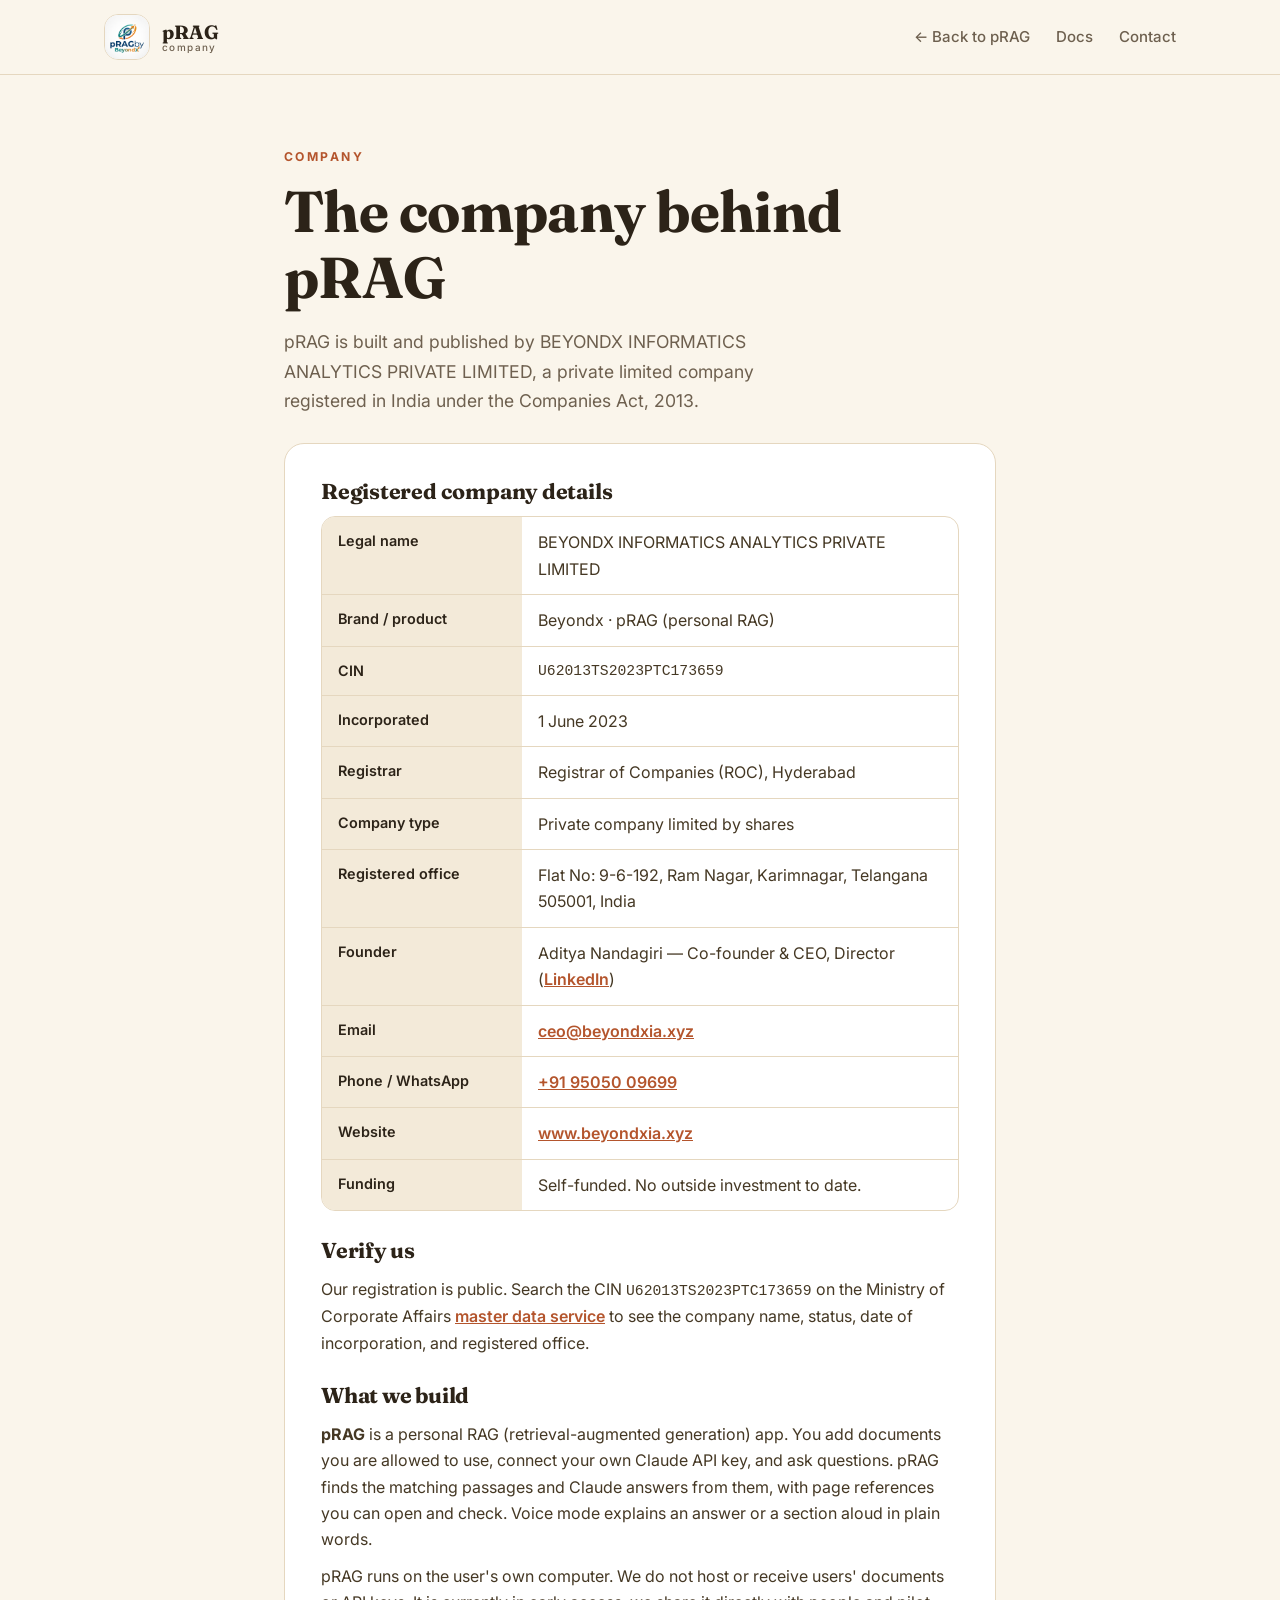
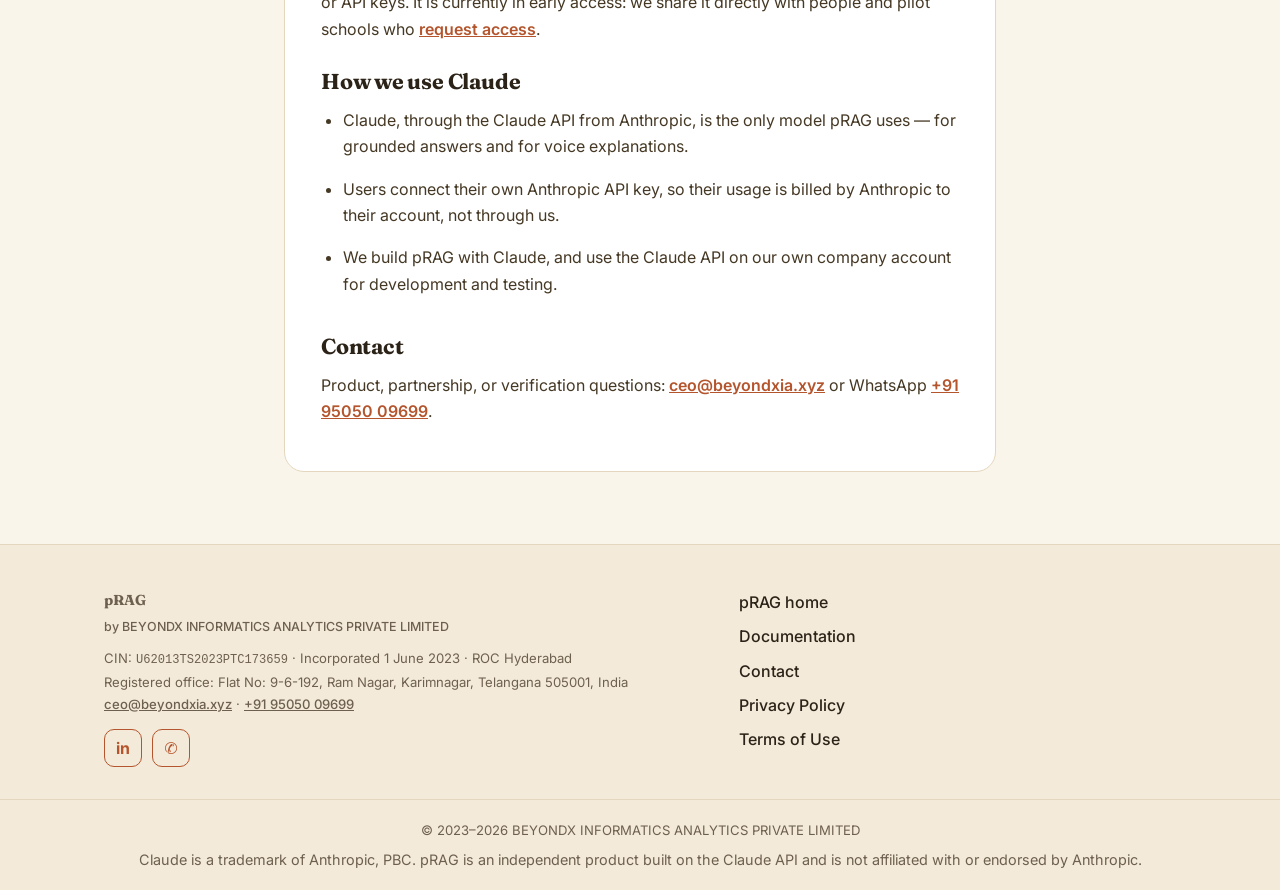
==== company.html @ 95285e4f "company verification: legal footer, company and terms pages, structured org data, request-access CTA" ====
<!DOCTYPE html>
<html lang="en">
<head>
<meta charset="UTF-8" />
<meta name="viewport" content="width=device-width, initial-scale=1.0" />
<title>Company — BEYONDX INFORMATICS ANALYTICS PRIVATE LIMITED, makers of pRAG</title>
<meta name="description" content="BEYONDX INFORMATICS ANALYTICS PRIVATE LIMITED (CIN U62013TS2023PTC173659), incorporated 1 June 2023 in Karimnagar, Telangana, India, builds pRAG, a personal RAG app powered by the Claude API." />
<link rel="canonical" href="https://www.beyondxia.xyz/company" />
<link rel="preconnect" href="https://fonts.googleapis.com">
<link rel="preconnect" href="https://fonts.gstatic.com" crossorigin>
<link href="https://fonts.googleapis.com/css2?family=Fraunces:opsz,wght@9..144,500;9..144,600;9..144,700&family=Inter:wght@400;500;600;700&display=swap" rel="stylesheet">
<link rel="stylesheet" href="product.css" />
<link rel="icon" href="prag-logo-256.png" />
</head>
<body>
<header class="pnav">
  <div class="pnav-inner">
    <a href="product.html" class="brand"><span class="brand-mark"><img src="prag-logo-256.png" alt="pRAG logo" /></span><span class="brand-text">pRAG <small>company</small></span></a>
    <nav class="pnav-links">
      <a href="product.html">← Back to pRAG</a>
      <a href="docs.html">Docs</a>
      <a href="product.html#contact">Contact</a>
    </nav>
  </div>
</header>

<main class="section">
  <div class="container narrow">
    <p class="kicker">COMPANY</p>
    <h1>The company behind pRAG</h1>
    <p class="lede">pRAG is built and published by BEYONDX INFORMATICS ANALYTICS PRIVATE LIMITED, a private limited company registered in India under the Companies Act, 2013.</p>

    <div class="doc">
      <h2>Registered company details</h2>
      <dl class="facts">
        <dt>Legal name</dt><dd>BEYONDX INFORMATICS ANALYTICS PRIVATE LIMITED</dd>
        <dt>Brand / product</dt><dd>Beyondx · pRAG (personal RAG)</dd>
        <dt>CIN</dt><dd class="mono">U62013TS2023PTC173659</dd>
        <dt>Incorporated</dt><dd>1 June 2023</dd>
        <dt>Registrar</dt><dd>Registrar of Companies (ROC), Hyderabad</dd>
        <dt>Company type</dt><dd>Private company limited by shares</dd>
        <dt>Registered office</dt><dd>Flat No: 9-6-192, Ram Nagar, Karimnagar, Telangana 505001, India</dd>
        <dt>Founder</dt><dd>Aditya Nandagiri — Co-founder &amp; CEO, Director (<a href="https://www.linkedin.com/in/aditya-nanda/" target="_blank" rel="noopener">LinkedIn</a>)</dd>
        <dt>Email</dt><dd><a href="mailto:ceo@beyondxia.xyz">ceo@beyondxia.xyz</a></dd>
        <dt>Phone / WhatsApp</dt><dd><a href="tel:+919505009699">+91 95050 09699</a></dd>
        <dt>Website</dt><dd><a href="https://www.beyondxia.xyz">www.beyondxia.xyz</a></dd>
        <dt>Funding</dt><dd>Self-funded. No outside investment to date.</dd>
      </dl>

      <h2>Verify us</h2>
      <p>Our registration is public. Search the CIN <span class="mono">U62013TS2023PTC173659</span> on the Ministry of Corporate Affairs <a href="https://www.mca.gov.in/content/mca/global/en/mca/master-data/MDS.html" target="_blank" rel="noopener">master data service</a> to see the company name, status, date of incorporation, and registered office.</p>

      <h2>What we build</h2>
      <p><b>pRAG</b> is a personal RAG (retrieval-augmented generation) app. You add documents you are allowed to use, connect your own Claude API key, and ask questions. pRAG finds the matching passages and Claude answers from them, with page references you can open and check. Voice mode explains an answer or a section aloud in plain words.</p>
      <p>pRAG runs on the user's own computer. We do not host or receive users' documents or API keys. It is currently in early access: we share it directly with people and pilot schools who <a href="product.html#contact">request access</a>.</p>

      <h2>How we use Claude</h2>
      <ul>
        <li>Claude, through the Claude API from Anthropic, is the only model pRAG uses — for grounded answers and for voice explanations.</li>
        <li>Users connect their own Anthropic API key, so their usage is billed by Anthropic to their account, not through us.</li>
        <li>We build pRAG with Claude, and use the Claude API on our own company account for development and testing.</li>
      </ul>

      <h2>Contact</h2>
      <p>Product, partnership, or verification questions: <a href="mailto:ceo@beyondxia.xyz">ceo@beyondxia.xyz</a> or WhatsApp <a href="https://wa.me/919505009699" target="_blank" rel="noopener">+91 95050 09699</a>.</p>
    </div>
  </div>
</main>

<footer class="pfoot">
  <div class="container foot-grid">
    <div>
      <p class="fname">pRAG <span>by BEYONDX INFORMATICS ANALYTICS PRIVATE LIMITED</span></p>
      <address class="legal">
        CIN: <span class="mono">U62013TS2023PTC173659</span> · Incorporated 1 June 2023 · ROC Hyderabad<br/>
        Registered office: Flat No: 9-6-192, Ram Nagar, Karimnagar, Telangana 505001, India<br/>
        <a href="mailto:ceo@beyondxia.xyz">ceo@beyondxia.xyz</a> · <a href="tel:+919505009699">+91 95050 09699</a>
      </address>
      <div class="socials">
        <a href="https://www.linkedin.com/in/aditya-nanda/" target="_blank" rel="noopener" aria-label="LinkedIn">in</a>
        <a href="https://wa.me/919505009699" target="_blank" rel="noopener" aria-label="WhatsApp">✆</a>
      </div>
    </div>
    <div>
      <a href="product.html">pRAG home</a>
      <a href="docs.html">Documentation</a>
      <a href="product.html#contact">Contact</a>
      <a href="privacy.html">Privacy Policy</a>
      <a href="terms.html">Terms of Use</a>
    </div>
  </div>
  <div class="foot-base">© 2023–2026 BEYONDX INFORMATICS ANALYTICS PRIVATE LIMITED
    <p class="tm-note">Claude is a trademark of Anthropic, PBC. pRAG is an independent product built on the Claude API and is not affiliated with or endorsed by Anthropic.</p>
  </div>
</footer>
</body>
</html>
---- product.css ----
/* LESSONBASE — warm, calm, student-friendly theme (deliberately distinct from the agency dark site) */
:root{
  --paper:#FAF5EB; --tint:#F3EAD9; --card:#FFFFFF;
  --ink:#2C2318; --muted:#6E604F; --line:#E5D7BF;
  --accent:#B4552D; --accent-dark:#8F3E1F; --green:#2F6B4F; --gold:#D9A441;
  --radius:16px; --font:'Inter',system-ui,sans-serif; --disp:'Fraunces',Georgia,serif;
}
*{box-sizing:border-box;margin:0;padding:0}
html{scroll-behavior:smooth;scroll-padding-top:90px}
body{background:var(--paper);color:var(--ink);font-family:var(--font);line-height:1.65}
.container{max-width:1120px;margin:0 auto;padding:0 24px}
.narrow{max-width:760px}
h1,h2,h3{font-family:var(--disp);line-height:1.15;letter-spacing:-.01em}
h1{font-size:clamp(2.3rem,5vw,3.6rem)} h2{font-size:clamp(1.6rem,3.2vw,2.3rem)}
.kicker{font-size:.76rem;letter-spacing:.2em;font-weight:700;color:var(--accent);margin-bottom:12px}
.lede{font-size:1.1rem;color:var(--muted);margin-top:16px;max-width:34rem}

/* NAV */
.pnav{position:sticky;top:0;z-index:50;background:rgba(250,245,235,.9);backdrop-filter:blur(14px);border-bottom:1px solid var(--line)}
.pnav-inner{max-width:1120px;margin:0 auto;padding:14px 24px;display:flex;align-items:center;justify-content:space-between;gap:16px}
.brand{display:flex;align-items:center;gap:12px;text-decoration:none;color:var(--ink)}
.brand-mark{width:46px;height:46px;border-radius:14px;overflow:hidden;background:#fff;border:1px solid var(--line);flex:none}
.brand-mark img{width:100%;height:100%;object-fit:contain}
.brand-text{font-family:var(--disp);font-weight:700;font-size:1.2rem;line-height:1.05}
.brand-text small{display:block;font-family:var(--font);font-weight:500;font-size:.62rem;letter-spacing:.14em;color:var(--muted)}
.pnav-links{display:flex;gap:26px}.pnav-links a{color:var(--muted);text-decoration:none;font-weight:500;font-size:.94rem}.pnav-links a:hover{color:var(--ink)}
.pnav-cta{display:flex;align-items:center;gap:12px}
.btn{display:inline-flex;align-items:center;justify-content:center;gap:8px;text-decoration:none;font-weight:600;border-radius:12px;border:1px solid transparent;cursor:pointer;transition:.2s}
.btn-primary{background:var(--accent);color:#fff}.btn-primary:hover{background:var(--accent-dark);transform:translateY(-1px)}
.btn-outline{border-color:var(--accent);color:var(--accent);background:transparent}.btn-outline:hover{background:rgba(180,85,45,.08)}
.btn-sm{padding:10px 18px;font-size:.9rem}.btn-lg{padding:14px 26px;font-size:1rem}
.hamburger{display:none;background:none;border:0;flex-direction:column;gap:5px;cursor:pointer}.hamburger span{width:24px;height:2px;background:var(--ink);display:block}
.mobile-menu{display:none;flex-direction:column;gap:12px;padding:14px 24px 20px;border-top:1px solid var(--line)}.mobile-menu.open{display:flex}.mobile-menu a{text-decoration:none;color:var(--ink)}

/* HERO */
.hero{padding:72px 0 56px;background:linear-gradient(180deg,#F6EDDC, var(--paper))}
.hero-grid{display:grid;grid-template-columns:1fr 1fr;gap:48px;align-items:center}
.hero-ctas{display:flex;gap:14px;flex-wrap:wrap;margin-top:26px}.hero-ctas.center{justify-content:center}
.hero-note{margin-top:16px;font-size:.86rem;color:var(--muted)}

/* Mockup */
.mockup{max-width:520px}
.mock-window{background:var(--card);border:1px solid var(--line);border-radius:20px;box-shadow:0 24px 60px rgba(80,55,25,.14);overflow:hidden}
.mock-bar{display:flex;align-items:center;gap:7px;padding:12px 18px;background:var(--tint);border-bottom:1px solid var(--line);color:var(--muted);font-size:.8rem}
.mock-bar i{width:10px;height:10px;border-radius:50%;background:#D8C6A6}.mock-bar i:first-child{background:#D97B5F}
.mock-bar span{margin-left:8px;font-weight:600}
.mock-qa{padding:22px;border-bottom:1px dashed var(--line)}
.mock-q{font-weight:600;margin-bottom:8px}.mock-a{color:#453824;font-size:.95rem}
.refs{display:flex;gap:10px;margin-top:14px;flex-wrap:wrap}
.ref{border:1px solid var(--line);border-radius:10px;background:#FFFDF7;font-size:.83rem}
.ref summary{cursor:pointer;padding:8px 14px;font-weight:600;color:var(--green);list-style:none}
.ref summary::-webkit-details-marker{display:none}
.ref p{padding:0 14px 12px;color:var(--muted);font-size:.82rem;max-width:16rem}
.mock-lesson{padding:22px;background:#FFFDF7}
.lesson-top{display:flex;justify-content:space-between;font-size:.72rem;letter-spacing:.12em;font-weight:700;color:var(--accent)}
.progress{height:8px;background:var(--tint);border-radius:99px;margin:12px 0;overflow:hidden}
.progress i{display:block;height:100%;background:linear-gradient(90deg,var(--gold),var(--accent));border-radius:99px}
.lesson-title{font-family:var(--disp);font-weight:700;font-size:1.1rem}
.lesson-body{color:var(--muted);font-size:.9rem;margin:6px 0 12px}
.lesson-row{display:flex;justify-content:space-between;align-items:center;gap:10px;flex-wrap:wrap}
.chip{background:#E9F3EC;color:var(--green);border-radius:999px;padding:6px 14px;font-size:.82rem;font-weight:600}
.tts{font-size:.85rem;color:var(--muted);letter-spacing:.1em}.tts b{color:var(--ink)}

/* SECTIONS */
.section{padding:72px 0}.tint{background:var(--tint)}
.sec-head{max-width:640px;margin-bottom:36px}
.steps{list-style:none;display:grid;grid-template-columns:repeat(4,1fr);gap:16px}
.step{background:var(--card);border:1px solid var(--line);border-radius:var(--radius);padding:24px 20px}
.step .n{width:36px;height:36px;display:grid;place-items:center;border-radius:50%;background:var(--ink);color:#fff;font-weight:700;margin-bottom:14px}
.step h3{font-size:1.08rem;margin-bottom:8px}.step p{color:var(--muted);font-size:.92rem}
.modes{display:grid;grid-template-columns:1fr 1fr;gap:20px}
.mode{background:var(--card);border:1px solid var(--line);border-radius:20px;padding:32px}
.mode-tag{font-size:.72rem;letter-spacing:.2em;font-weight:700;color:var(--accent)}
.mode h3{font-size:1.5rem;margin:10px 0}
.mode p{color:#453824;margin-bottom:16px}
.mode ul{list-style:none;display:grid;gap:8px;color:var(--muted);font-size:.93rem}
.mode ul li::before{content:"✓ ";color:var(--green);font-weight:700}
.benefits{display:grid;grid-template-columns:repeat(3,1fr);gap:16px}
.benefit{background:var(--card);border:1px solid var(--line);border-radius:var(--radius);padding:24px 22px}
.benefit h3{font-size:1.02rem;margin-bottom:8px}.benefit p{color:var(--muted);font-size:.92rem}
.plain{display:grid;gap:16px;background:var(--card);border:1px solid var(--line);border-radius:20px;padding:32px}
.plain p{color:#453824}.plain b{color:var(--ink)}

/* FAQ */
.faq{display:grid;gap:12px}
.faq details{background:var(--card);border:1px solid var(--line);border-radius:14px;padding:6px 20px}
.faq summary{cursor:pointer;font-weight:600;font-family:var(--disp);font-size:1.05rem;padding:14px 0;list-style:none}
.faq summary::-webkit-details-marker{display:none}
.faq summary::after{content:"+";float:right;color:var(--accent);font-weight:700}
.faq details[open] summary::after{content:"–"}
.faq details p{color:var(--muted);padding:0 0 18px}

/* CTA + FOOTER */
.cta-card{background:var(--ink);color:#F6EDDC;border-radius:24px;padding:56px 32px;text-align:center}
.cta-card h2{margin-bottom:12px}.cta-card p{color:#C9B99C;margin-bottom:8px}
.pfoot{border-top:1px solid var(--line);padding:44px 0 0;background:#F3EAD9}
.foot-grid{display:grid;grid-template-columns:1.4fr 1fr;gap:24px}
.fname{font-family:var(--disp);font-weight:700;font-size:1.1rem}.fname span{display:block;font-family:var(--font);font-weight:500;font-size:.78rem;color:var(--muted);margin-top:4px}
.pfoot p{color:var(--muted);font-size:.9rem}
.pfoot a{display:block;color:var(--ink);text-decoration:none;font-weight:500;margin-bottom:8px}.pfoot a:hover{color:var(--accent)}
.foot-base{text-align:center;color:var(--muted);font-size:.82rem;padding:20px;border-top:1px solid var(--line);margin-top:32px}

/* Reveal */
.reveal{opacity:0;transform:translateY(24px);transition:.6s ease}.reveal.in{opacity:1;transform:none}

/* pRAG additions: credibility strip, contact links, socials, docs pages */
.built-strip{margin-top:36px;border:1px solid var(--line);background:var(--card);border-radius:14px;padding:14px 22px;font-size:.9rem;color:var(--muted);text-align:center}
.built-strip b{color:var(--ink)}
.sec-sub{color:var(--muted);margin-top:10px}
.benefit a{color:var(--accent);font-weight:600}
.fname{margin-bottom:4px}
.socials{display:flex;gap:10px;margin-top:14px}
.socials a{width:38px;height:38px;display:grid;place-items:center;border:1px solid var(--accent);border-radius:10px;margin:0;color:var(--accent);font-weight:700;text-decoration:none}
.socials a:hover{background:rgba(180,85,45,.1)}
.btn-outline.light{border-color:#F6EDDC;color:#F6EDDC}
.btn-outline.light:hover{background:rgba(246,237,220,.12)}
.doc{background:var(--card);border:1px solid var(--line);border-radius:20px;padding:36px;margin-top:28px}
.doc h2{font-size:1.35rem;margin:28px 0 12px}.doc h2:first-child{margin-top:0}
.doc p,.doc li{color:#453824;margin-bottom:10px}
.doc ul,.doc ol{padding-left:22px;display:grid;gap:6px}
.doc a{color:var(--accent);font-weight:600}

/* Company identity: footer legal block + company details list */
.legal{font-style:normal;color:var(--muted);font-size:.82rem;line-height:1.7;margin-top:10px}
.pfoot .legal a{display:inline;margin:0;color:var(--muted);text-decoration:underline;font-weight:500}
.tm-note{font-size:.76rem;margin-top:6px}
.facts{display:grid;grid-template-columns:200px 1fr;border:1px solid var(--line);border-radius:14px;overflow:hidden;margin:6px 0 10px}
.facts dt,.facts dd{padding:12px 16px;border-bottom:1px solid var(--line)}
.facts dt{background:var(--tint);font-weight:600;color:var(--ink);font-size:.9rem}
.facts dd{color:#453824;word-break:break-word}
.facts dt:last-of-type,.facts dd:last-of-type{border-bottom:0}
.mono{font-family:ui-monospace,SFMono-Regular,Menlo,monospace;font-size:.92em}

@media(max-width:960px){
  .hero-grid,.modes{grid-template-columns:1fr}
  .steps{grid-template-columns:1fr 1fr}
  .benefits{grid-template-columns:1fr 1fr}
  .pnav-links{display:none}.hamburger{display:flex}
  .mockup{max-width:100%}
}
@media(max-width:600px){.steps,.benefits,.foot-grid,.facts{grid-template-columns:1fr}.cta-card{padding:40px 22px}.facts dt{border-bottom:0}}
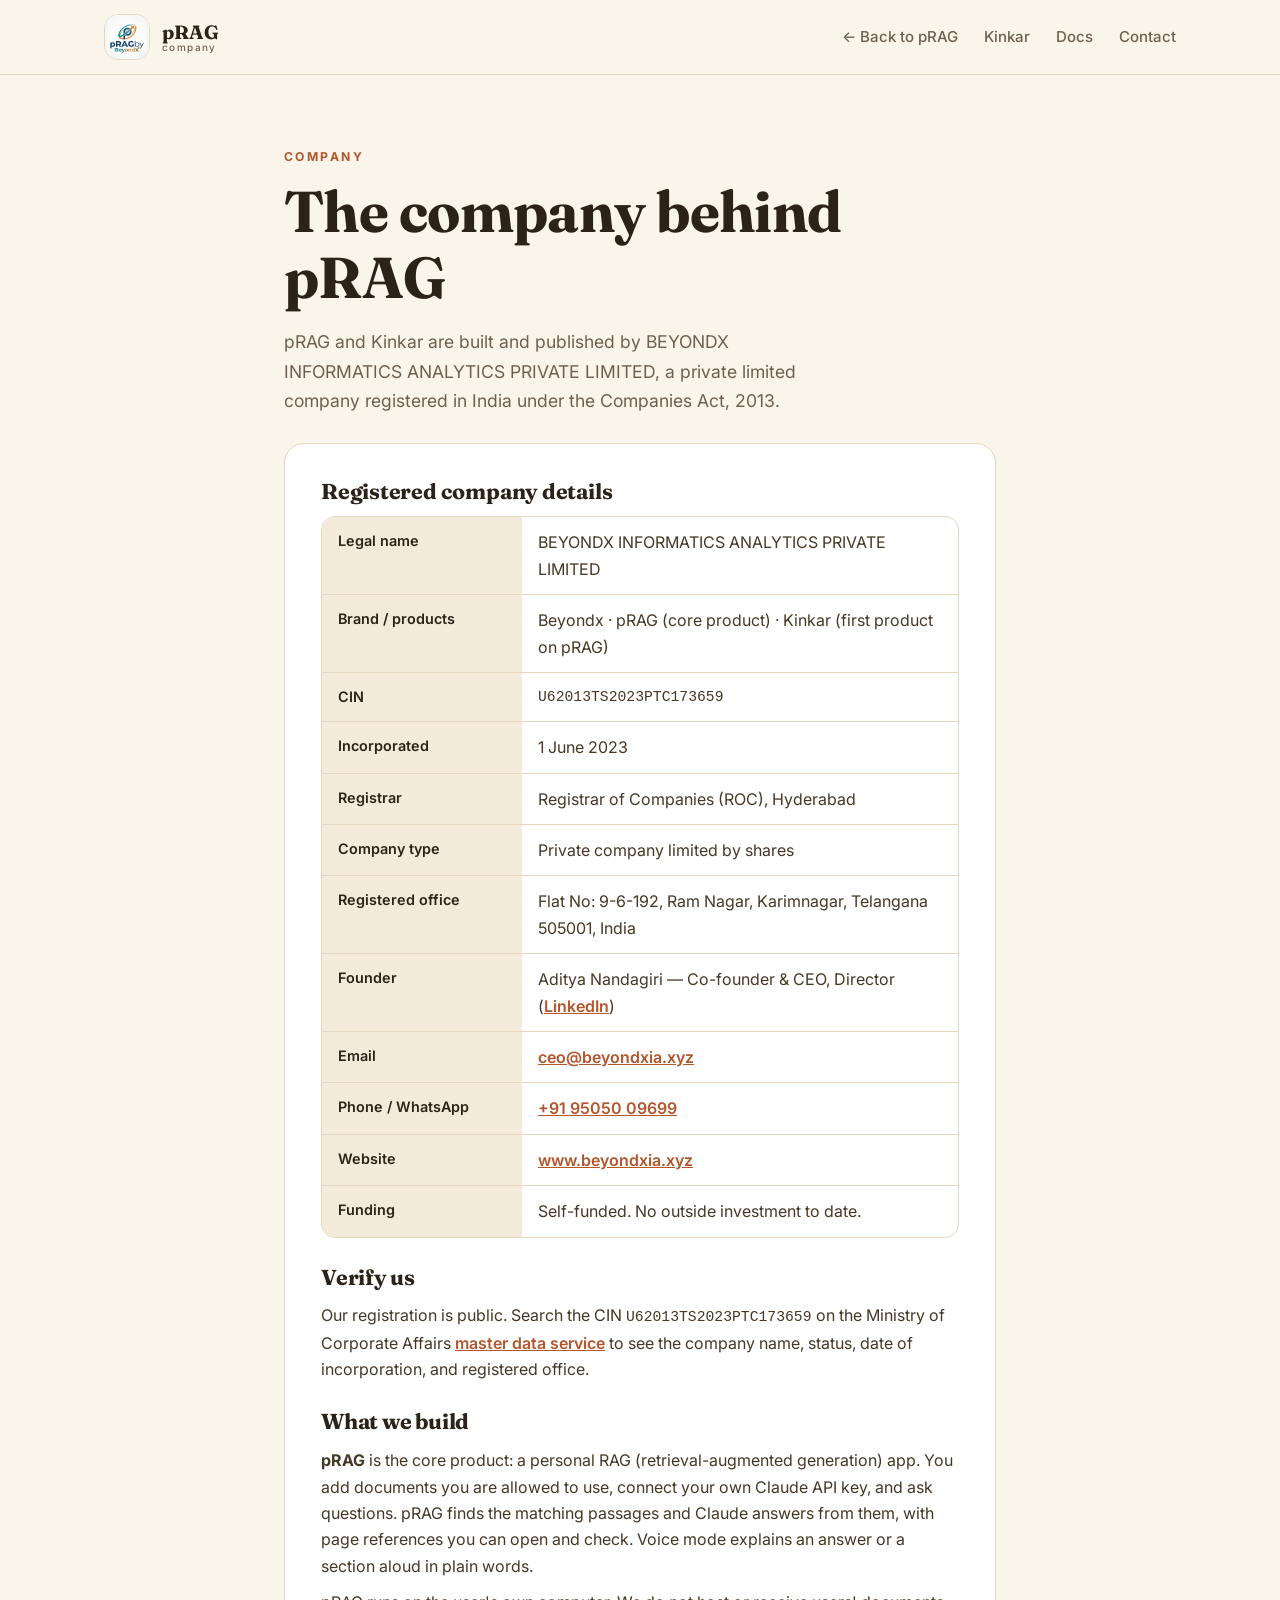
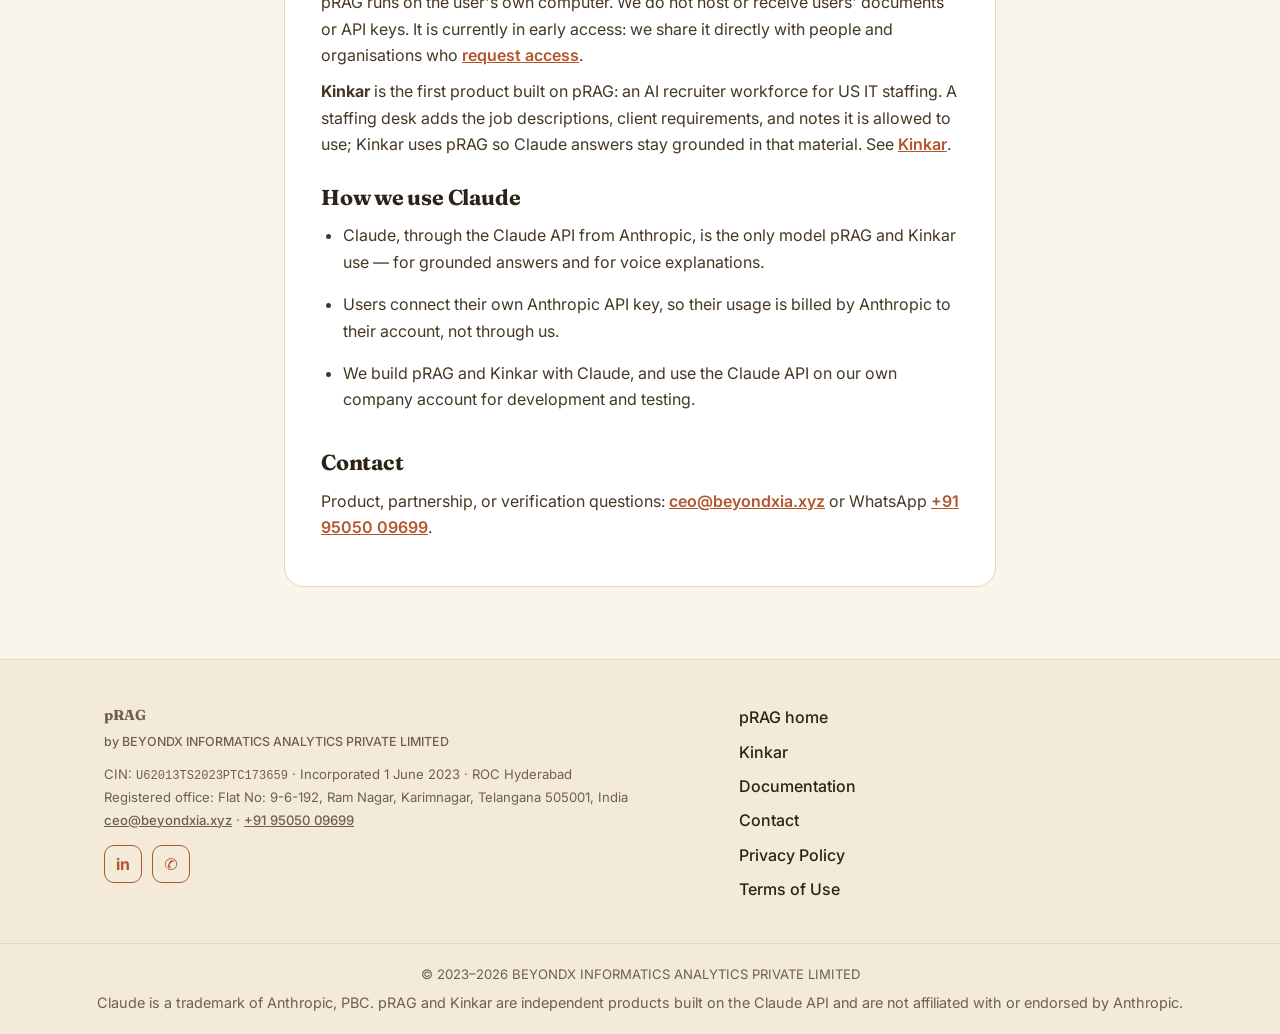
==== commit b452d47f: "Present Kinkar as the first product built on pRAG. Keep pRAG as the core product and add a staffing-" ====
--- a/company.html
+++ b/company.html
@@ -3,8 +3,8 @@
 <head>
 <meta charset="UTF-8" />
 <meta name="viewport" content="width=device-width, initial-scale=1.0" />
-<title>Company — BEYONDX INFORMATICS ANALYTICS PRIVATE LIMITED, makers of pRAG</title>
-<meta name="description" content="BEYONDX INFORMATICS ANALYTICS PRIVATE LIMITED (CIN U62013TS2023PTC173659), incorporated 1 June 2023 in Karimnagar, Telangana, India, builds pRAG, a personal RAG app powered by the Claude API." />
+<title>Company — BEYONDX INFORMATICS ANALYTICS PRIVATE LIMITED, makers of pRAG and Kinkar</title>
+<meta name="description" content="BEYONDX INFORMATICS ANALYTICS PRIVATE LIMITED (CIN U62013TS2023PTC173659) builds pRAG, a personal RAG app, and Kinkar, an AI recruiter workforce for US IT staffing powered by pRAG." />
 <link rel="canonical" href="https://www.beyondxia.xyz/company" />
 <link rel="preconnect" href="https://fonts.googleapis.com">
 <link rel="preconnect" href="https://fonts.gstatic.com" crossorigin>
@@ -18,6 +18,7 @@
     <a href="product.html" class="brand"><span class="brand-mark"><img src="prag-logo-256.png" alt="pRAG logo" /></span><span class="brand-text">pRAG <small>company</small></span></a>
     <nav class="pnav-links">
       <a href="product.html">← Back to pRAG</a>
+      <a href="kinkar.html">Kinkar</a>
       <a href="docs.html">Docs</a>
       <a href="product.html#contact">Contact</a>
     </nav>
@@ -28,13 +29,13 @@
   <div class="container narrow">
     <p class="kicker">COMPANY</p>
     <h1>The company behind pRAG</h1>
-    <p class="lede">pRAG is built and published by BEYONDX INFORMATICS ANALYTICS PRIVATE LIMITED, a private limited company registered in India under the Companies Act, 2013.</p>
+    <p class="lede">pRAG and Kinkar are built and published by BEYONDX INFORMATICS ANALYTICS PRIVATE LIMITED, a private limited company registered in India under the Companies Act, 2013.</p>
 
     <div class="doc">
       <h2>Registered company details</h2>
       <dl class="facts">
         <dt>Legal name</dt><dd>BEYONDX INFORMATICS ANALYTICS PRIVATE LIMITED</dd>
-        <dt>Brand / product</dt><dd>Beyondx · pRAG (personal RAG)</dd>
+        <dt>Brand / products</dt><dd>Beyondx · pRAG (core product) · Kinkar (first product on pRAG)</dd>
         <dt>CIN</dt><dd class="mono">U62013TS2023PTC173659</dd>
         <dt>Incorporated</dt><dd>1 June 2023</dd>
         <dt>Registrar</dt><dd>Registrar of Companies (ROC), Hyderabad</dd>
@@ -51,14 +52,15 @@
       <p>Our registration is public. Search the CIN <span class="mono">U62013TS2023PTC173659</span> on the Ministry of Corporate Affairs <a href="https://www.mca.gov.in/content/mca/global/en/mca/master-data/MDS.html" target="_blank" rel="noopener">master data service</a> to see the company name, status, date of incorporation, and registered office.</p>
 
       <h2>What we build</h2>
-      <p><b>pRAG</b> is a personal RAG (retrieval-augmented generation) app. You add documents you are allowed to use, connect your own Claude API key, and ask questions. pRAG finds the matching passages and Claude answers from them, with page references you can open and check. Voice mode explains an answer or a section aloud in plain words.</p>
-      <p>pRAG runs on the user's own computer. We do not host or receive users' documents or API keys. It is currently in early access: we share it directly with people and pilot schools who <a href="product.html#contact">request access</a>.</p>
+      <p><b>pRAG</b> is the core product: a personal RAG (retrieval-augmented generation) app. You add documents you are allowed to use, connect your own Claude API key, and ask questions. pRAG finds the matching passages and Claude answers from them, with page references you can open and check. Voice mode explains an answer or a section aloud in plain words.</p>
+      <p>pRAG runs on the user's own computer. We do not host or receive users' documents or API keys. It is currently in early access: we share it directly with people and organisations who <a href="product.html#contact">request access</a>.</p>
+      <p><b>Kinkar</b> is the first product built on pRAG: an AI recruiter workforce for US IT staffing. A staffing desk adds the job descriptions, client requirements, and notes it is allowed to use; Kinkar uses pRAG so Claude answers stay grounded in that material. See <a href="kinkar.html">Kinkar</a>.</p>
 
       <h2>How we use Claude</h2>
       <ul>
-        <li>Claude, through the Claude API from Anthropic, is the only model pRAG uses — for grounded answers and for voice explanations.</li>
+        <li>Claude, through the Claude API from Anthropic, is the only model pRAG and Kinkar use — for grounded answers and for voice explanations.</li>
         <li>Users connect their own Anthropic API key, so their usage is billed by Anthropic to their account, not through us.</li>
-        <li>We build pRAG with Claude, and use the Claude API on our own company account for development and testing.</li>
+        <li>We build pRAG and Kinkar with Claude, and use the Claude API on our own company account for development and testing.</li>
       </ul>
 
       <h2>Contact</h2>
@@ -83,6 +85,7 @@
     </div>
     <div>
       <a href="product.html">pRAG home</a>
+      <a href="kinkar.html">Kinkar</a>
       <a href="docs.html">Documentation</a>
       <a href="product.html#contact">Contact</a>
       <a href="privacy.html">Privacy Policy</a>
@@ -90,7 +93,7 @@
     </div>
   </div>
   <div class="foot-base">© 2023–2026 BEYONDX INFORMATICS ANALYTICS PRIVATE LIMITED
-    <p class="tm-note">Claude is a trademark of Anthropic, PBC. pRAG is an independent product built on the Claude API and is not affiliated with or endorsed by Anthropic.</p>
+    <p class="tm-note">Claude is a trademark of Anthropic, PBC. pRAG and Kinkar are independent products built on the Claude API and are not affiliated with or endorsed by Anthropic.</p>
   </div>
 </footer>
 </body>
--- a/product.css
+++ b/product.css
@@ -102,6 +102,7 @@
 
 /* Reveal */
 .reveal{opacity:0;transform:translateY(24px);transition:.6s ease}.reveal.in{opacity:1;transform:none}
+.hero .reveal{opacity:1;transform:none}
 
 /* pRAG additions: credibility strip, contact links, socials, docs pages */
 .built-strip{margin-top:36px;border:1px solid var(--line);background:var(--card);border-radius:14px;padding:14px 22px;font-size:.9rem;color:var(--muted);text-align:center}
@@ -131,8 +132,22 @@
 .facts dt:last-of-type,.facts dd:last-of-type{border-bottom:0}
 .mono{font-family:ui-monospace,SFMono-Regular,Menlo,monospace;font-size:.92em}
 
+/* First product on pRAG */
+.kinkar-card{display:grid;grid-template-columns:1.15fr .85fr;gap:36px;align-items:center;background:var(--card);border:1px solid var(--line);border-radius:24px;padding:40px 36px;box-shadow:0 16px 40px rgba(80,55,25,.08)}
+.kinkar-card .kicker{margin-bottom:8px}
+.kinkar-card h2{font-size:clamp(1.45rem,2.6vw,2rem);margin-bottom:12px}
+.kinkar-card .lede{margin-top:0;max-width:none}
+.stack-pill{display:inline-flex;align-items:center;gap:8px;flex-wrap:wrap;margin:16px 0 22px;font-size:.82rem;font-weight:600;color:var(--muted)}
+.stack-pill b{background:var(--tint);border:1px solid var(--line);border-radius:999px;padding:6px 12px;color:var(--ink)}
+.kinkar-points{list-style:none;display:grid;gap:10px;color:#453824;font-size:.94rem}
+.kinkar-points li::before{content:"✓ ";color:var(--green);font-weight:700}
+.kinkar-aside{background:var(--tint);border:1px solid var(--line);border-radius:16px;padding:22px}
+.kinkar-aside p{font-size:.9rem;color:#453824}
+.kinkar-aside .label{font-size:.72rem;letter-spacing:.16em;font-weight:700;color:var(--accent);margin-bottom:8px}
+
 @media(max-width:960px){
-  .hero-grid,.modes{grid-template-columns:1fr}
+  .hero-grid,.modes,.kinkar-card{grid-template-columns:1fr}
+  .kinkar-card{padding:28px 22px}
   .steps{grid-template-columns:1fr 1fr}
   .benefits{grid-template-columns:1fr 1fr}
   .pnav-links{display:none}.hamburger{display:flex}
